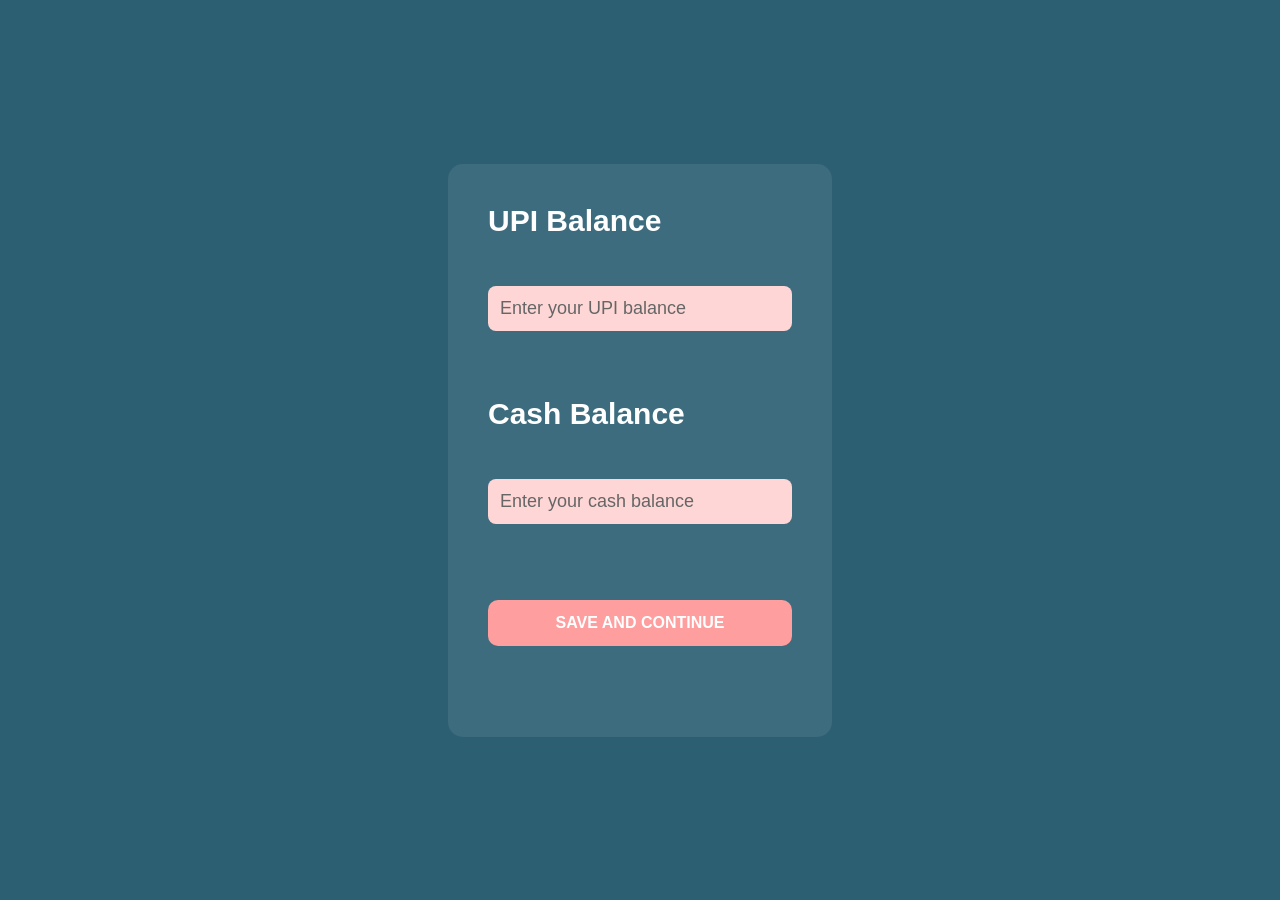
==== setup.html @ 296532f6 "complete expense tracker" ====
<!DOCTYPE html>
<html lang="en">
<head>
    <meta charset="UTF-8">
    <meta name="viewport" content="width=device-width, initial-scale=1.0">
    <!-- FIXED -> changed href to match your actual CSS filename -->
    <link rel="stylesheet" href="setup.css">
    <title>Setup Page</title>
</head>
<body>
    <section>
        <label for="UPI" id="UPILabel">UPI Balance</label><br>
        <input type="number" id="UPI" placeholder="Enter your UPI balance"><br><br>

        <label for="Cash" id="CashLabel">Cash Balance</label><br>
        <input type="number" id="Cash" placeholder="Enter your cash balance"><br><br>

        <button type="button" class="Savebutton">SAVE AND CONTINUE</button><br><br>
    </section>
    <script src="setup.js" defer></script>
</body>
</html>
---- setup.css ----
body{
    margin: 0;
    padding: 0;

    font-family: Arial, sans-serif;

    background-color: #2D5F73;

    display: flex;
    justify-content: center;
    align-items: center;

    min-height: 100vh;
}

section{
    display: flex;
    flex-direction: column;

    gap: 15px;

    background-color: rgba(255,255,255,0.08);

    padding: 40px;

    border-radius: 15px;
}

#UPILabel,
#CashLabel{
    color: white;

    font-size: 30px;

    font-weight: bold;
}

#UPI,
#Cash{
    background-color: #FFD6D6;

    color: #333;

    font-size: 18px;

    padding: 12px;

    width: 280px;

    border: none;

    border-radius: 8px;

    outline: none;
}

#UPI::placeholder,
#Cash::placeholder{
    color: #666;
}

/* FIXED -> class name changed from .SaveButton to .Savebutton to match HTML */
.Savebutton{
    background-color: #FF9E9E;

    color: white;

    border: none;

    padding: 14px;

    margin-top: 10px;

    border-radius: 10px;

    font-size: 16px;

    font-weight: bold;

    cursor: pointer;

    transition: 0.3s;
}

/* FIXED -> hover class name updated to match */
.Savebutton:hover{
    background-color: #ff8787;
}
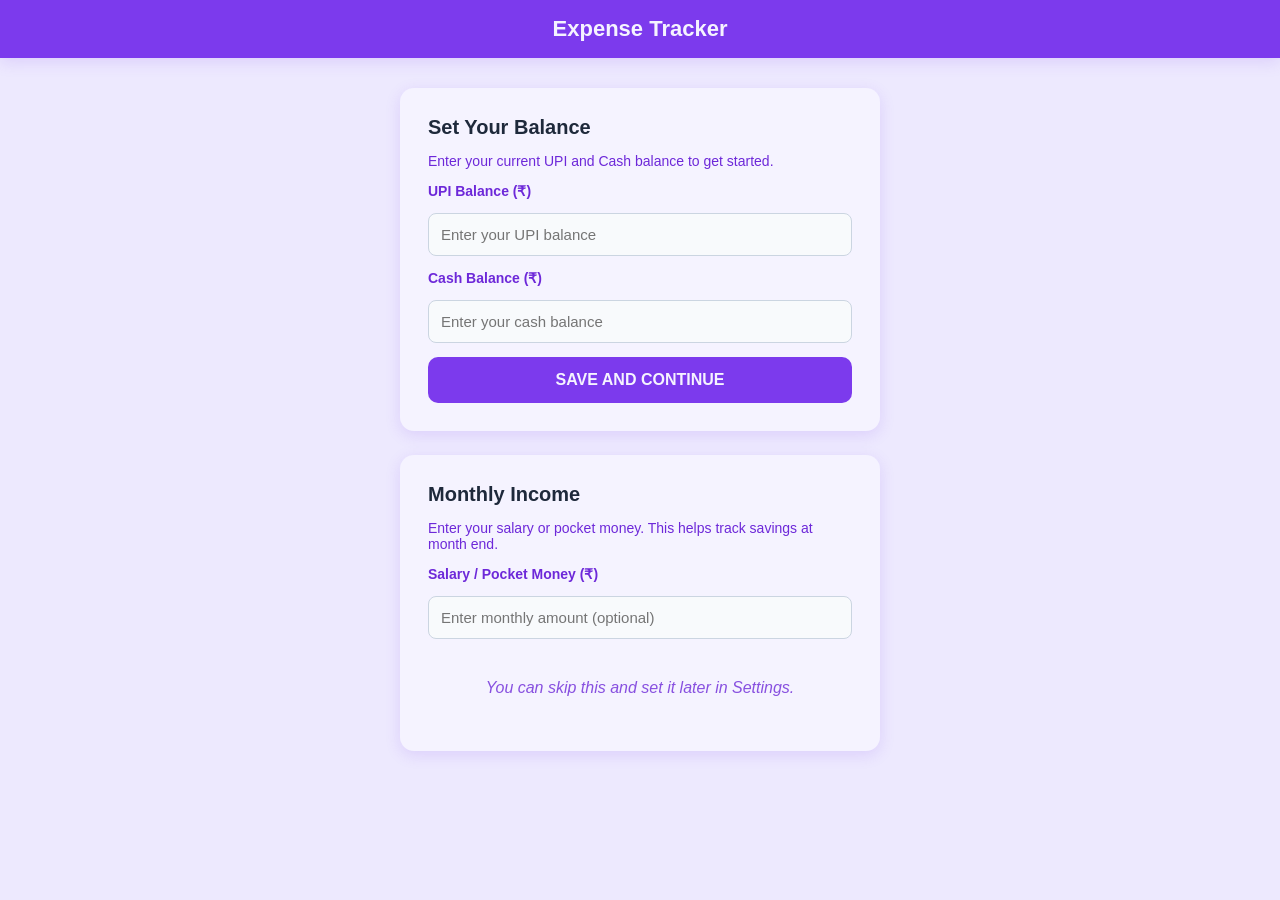
==== commit fb3954e6: "v2 redesign with multi-page navigation and purple theme" ====
--- a/setup.html
+++ b/setup.html
@@ -3,20 +3,47 @@
 <head>
     <meta charset="UTF-8">
     <meta name="viewport" content="width=device-width, initial-scale=1.0">
-    <!-- FIXED -> changed href to match your actual CSS filename -->
+    <link rel="stylesheet" href="shared.css">
     <link rel="stylesheet" href="setup.css">
-    <title>Setup Page</title>
+    <title>Setup - Expense Tracker</title>
 </head>
 <body>
-    <section>
-        <label for="UPI" id="UPILabel">UPI Balance</label><br>
-        <input type="number" id="UPI" placeholder="Enter your UPI balance"><br><br>
 
-        <label for="Cash" id="CashLabel">Cash Balance</label><br>
-        <input type="number" id="Cash" placeholder="Enter your cash balance"><br><br>
+    <!-- HEADER -->
+    <header id="header">
+        <h1>Expense Tracker</h1>
+    </header>
 
-        <button type="button" class="Savebutton">SAVE AND CONTINUE</button><br><br>
-    </section>
-    <script src="setup.js" defer></script>
+    <!-- PAGE CONTENT -->
+    <div id="pageContent">
+
+        <!-- BALANCE SETUP CARD -->
+        <div class="card">
+            <h2>Set Your Balance</h2>
+            <p id="setupSubtitle">Enter your current UPI and Cash balance to get started.</p>
+
+            <label for="UPI">UPI Balance (₹)</label>
+            <input type="number" id="UPI" placeholder="Enter your UPI balance">
+
+            <label for="Cash">Cash Balance (₹)</label>
+            <input type="number" id="Cash" placeholder="Enter your cash balance">
+
+            <button type="button" class="btnPrimary" id="saveSetup">SAVE AND CONTINUE</button>
+        </div>
+
+        <!-- SALARY SETUP CARD -->
+        <div class="card">
+            <h2>Monthly Income</h2>
+            <p id="salarySubtitle">Enter your salary or pocket money. This helps track savings at month end.</p>
+
+            <label for="salary">Salary / Pocket Money (₹)</label>
+            <input type="number" id="salary" placeholder="Enter monthly amount (optional)">
+
+            <p class="emptyMessage">You can skip this and set it later in Settings.</p>
+        </div>
+
+    </div>
+
+    <script src="setup.js"></script>
 </body>
 </html>
--- a/shared.css
+++ b/shared.css
@@ -0,0 +1,286 @@
+/* ============================================
+   CSS VARIABLES
+   ============================================ */
+:root
+{
+    --primary: #7C3AED;
+    --accent: #5B21B6;
+    --background: #EDE9FE;
+    --white: #F5F3FF;
+    --text: #1E293B;
+    --text-light: #6D28D9;
+    --shadow: 0px 4px 15px rgba(124, 58, 237, 0.15);
+    --radius: 14px;
+}
+/* ============================================
+   BODY
+   ============================================ */
+body
+{
+    margin: 0;
+    padding: 0;
+    font-family: Arial, Helvetica, sans-serif;
+    background-color: var(--background);
+    color: var(--text);
+    min-height: 100vh;
+}
+
+
+/* ============================================
+   HEADER BAR
+   ============================================ */
+#header
+{
+    width: 100%;
+    background-color: var(--primary);
+    color: var(--white);
+    padding: 16px 20px;
+    display: flex;
+    align-items: center;
+    gap: 16px;
+    box-sizing: border-box;
+    box-shadow: var(--shadow);
+    position: sticky;
+    top: 0;
+    z-index: 100;
+}
+
+#header h1
+{
+    margin: 0;
+    font-size: 22px;
+    font-weight: bold;
+}
+
+
+/* ============================================
+   HAMBURGER BUTTON
+   ============================================ */
+#menuButton
+{
+    background: none;
+    border: none;
+    cursor: pointer;
+    display: flex;
+    flex-direction: column;
+    gap: 5px;
+    padding: 4px;
+}
+
+#menuButton div
+{
+    width: 24px;
+    height: 3px;
+    background-color: var(--white);
+    border-radius: 3px;
+}
+
+
+/* ============================================
+   OVERLAY (dark background behind sidebar)
+   ============================================ */
+#overlay
+{
+    display: none;
+    position: fixed;
+    top: 0;
+    left: 0;
+    width: 100%;
+    height: 100%;
+    background-color: rgba(0, 0, 0, 0.4);
+    z-index: 200;
+}
+
+#overlay.active
+{
+    display: block;
+}
+
+
+/* ============================================
+   SIDEBAR
+   ============================================ */
+#sidebar
+{
+    position: fixed;
+    top: 0;
+    left: -260px;
+    width: 250px;
+    height: 100%;
+    background-color: var(--white);
+    box-shadow: var(--shadow);
+    z-index: 300;
+    transition: left 0.3s ease;
+    display: flex;
+    flex-direction: column;
+    padding: 30px 0;
+    box-sizing: border-box;
+}
+
+#sidebar.open
+{
+    left: 0;
+}
+
+#sidebarTitle
+{
+    font-size: 20px;
+    font-weight: bold;
+    color: var(--primary);
+    padding: 0 24px 20px 24px;
+    border-bottom: 1px solid #E2E8F0;
+    margin-bottom: 10px;
+}
+
+#sidebar a
+{
+    text-decoration: none;
+    color: var(--text);
+    font-size: 16px;
+    padding: 14px 24px;
+    display: block;
+    transition: 0.2s;
+}
+
+#sidebar a:hover
+{
+    background-color: var(--background);
+    color: var(--primary);
+    font-weight: bold;
+}
+
+#sidebar a.active
+{
+    background-color: var(--background);
+    color: var(--primary);
+    font-weight: bold;
+    border-left: 4px solid var(--primary);
+}
+
+
+/* ============================================
+   PAGE CONTENT AREA
+   ============================================ */
+#pageContent
+{
+    max-width: 480px;
+    margin: 30px auto;
+    padding: 0 20px;
+    display: flex;
+    flex-direction: column;
+    gap: 24px;
+}
+
+
+/* ============================================
+   CARD
+   ============================================ */
+.card
+{
+    background-color: var(--white);
+    border-radius: var(--radius);
+    padding: 28px;
+    box-shadow: var(--shadow);
+    display: flex;
+    flex-direction: column;
+    gap: 14px;
+}
+
+.card h2
+{
+    margin: 0;
+    font-size: 20px;
+    color: var(--text);
+}
+
+
+/* ============================================
+   LABELS
+   ============================================ */
+label
+{
+    font-size: 14px;
+    font-weight: bold;
+    color: var(--text-light);
+}
+
+
+/* ============================================
+   INPUTS AND DROPDOWNS
+   ============================================ */
+input,
+select
+{
+    padding: 12px;
+    border: 1.5px solid #CBD5E1;
+    border-radius: 8px;
+    font-size: 15px;
+    outline: none;
+    background-color: #F8FAFC;
+    color: var(--text);
+    transition: border 0.2s;
+}
+
+input:focus,
+select:focus
+{
+    border-color: var(--primary);
+    background-color: var(--white);
+}
+
+
+/* ============================================
+   PRIMARY BUTTON
+   ============================================ */
+.btnPrimary
+{
+    padding: 14px;
+    border: none;
+    border-radius: 10px;
+    background-color: var(--primary);
+    color: var(--white);
+    font-size: 16px;
+    font-weight: bold;
+    cursor: pointer;
+    transition: 0.3s;
+}
+
+.btnPrimary:hover
+{
+    background-color: var(--accent);
+}
+
+
+/* ============================================
+   DANGER BUTTON
+   ============================================ */
+.btnDanger
+{
+    padding: 14px;
+    border: none;
+    border-radius: 10px;
+    background-color: #EF4444;
+    color: var(--white);
+    font-size: 16px;
+    font-weight: bold;
+    cursor: pointer;
+    transition: 0.3s;
+}
+
+.btnDanger:hover
+{
+    background-color: #B91C1C;
+}
+
+
+/* ============================================
+   EMPTY MESSAGE
+   ============================================ */
+.emptyMessage
+{
+    font-style: italic;
+    color: var(--text-light);
+    opacity: 0.8;
+    text-align: center;
+    padding: 10px 0;
+}
--- a/setup.css
+++ b/setup.css
@@ -1,88 +1,15 @@
-body{
+/* SETUP PAGE SPECIFIC STYLES */
+
+#setupSubtitle,
+#salarySubtitle
+{
     margin: 0;
-    padding: 0;
-
-    font-family: Arial, sans-serif;
-
-    background-color: #2D5F73;
-
-    display: flex;
-    justify-content: center;
-    align-items: center;
-
-    min-height: 100vh;
+    font-size: 14px;
+    color: var(--text-light);
 }
 
-section{
-    display: flex;
-    flex-direction: column;
-
-    gap: 15px;
-
-    background-color: rgba(255,255,255,0.08);
-
-    padding: 40px;
-
-    border-radius: 15px;
-}
-
-#UPILabel,
-#CashLabel{
-    color: white;
-
-    font-size: 30px;
-
-    font-weight: bold;
-}
-
-#UPI,
-#Cash{
-    background-color: #FFD6D6;
-
-    color: #333;
-
-    font-size: 18px;
-
-    padding: 12px;
-
-    width: 280px;
-
-    border: none;
-
-    border-radius: 8px;
-
-    outline: none;
-}
-
-#UPI::placeholder,
-#Cash::placeholder{
-    color: #666;
-}
-
-/* FIXED -> class name changed from .SaveButton to .Savebutton to match HTML */
-.Savebutton{
-    background-color: #FF9E9E;
-
-    color: white;
-
-    border: none;
-
-    padding: 14px;
-
-    margin-top: 10px;
-
-    border-radius: 10px;
-
-    font-size: 16px;
-
-    font-weight: bold;
-
-    cursor: pointer;
-
-    transition: 0.3s;
-}
-
-/* FIXED -> hover class name updated to match */
-.Savebutton:hover{
-    background-color: #ff8787;
+/* No hamburger on setup page so center the header title */
+#header
+{
+    justify-content: center;
 }
